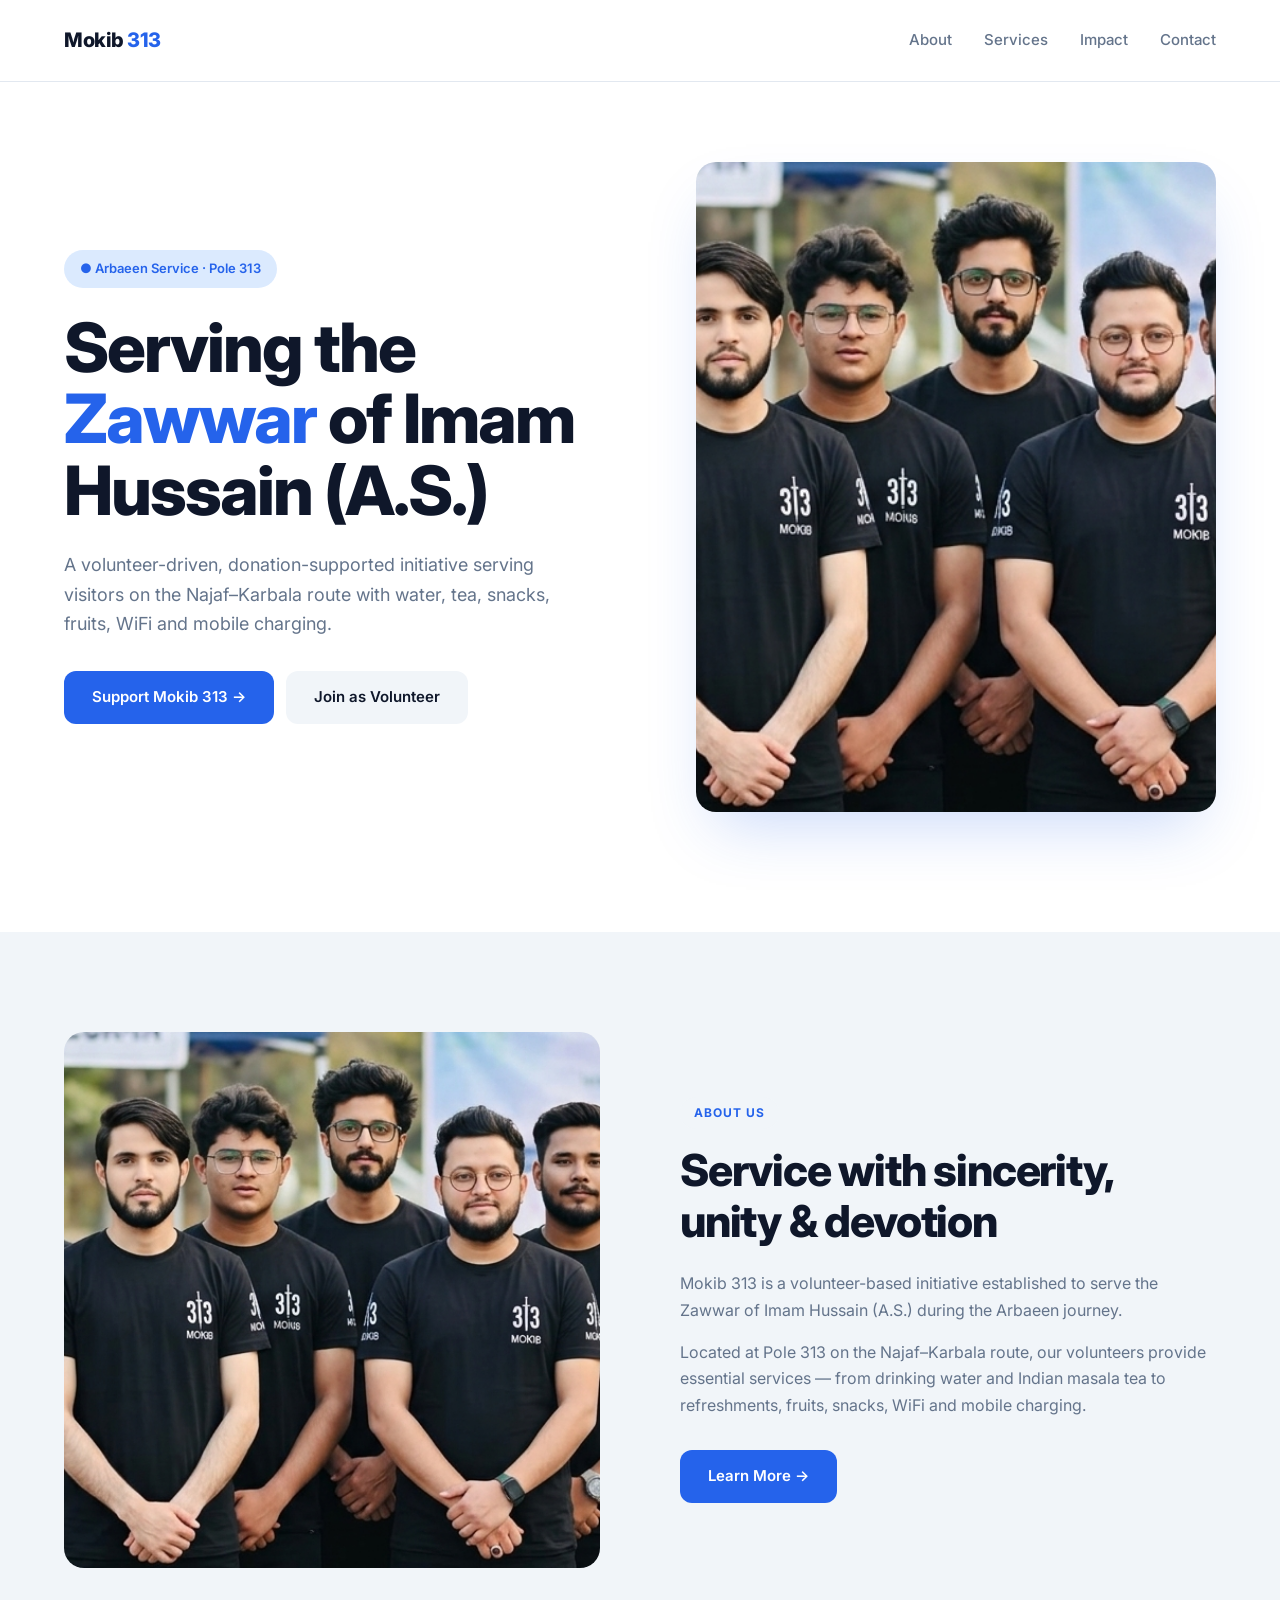
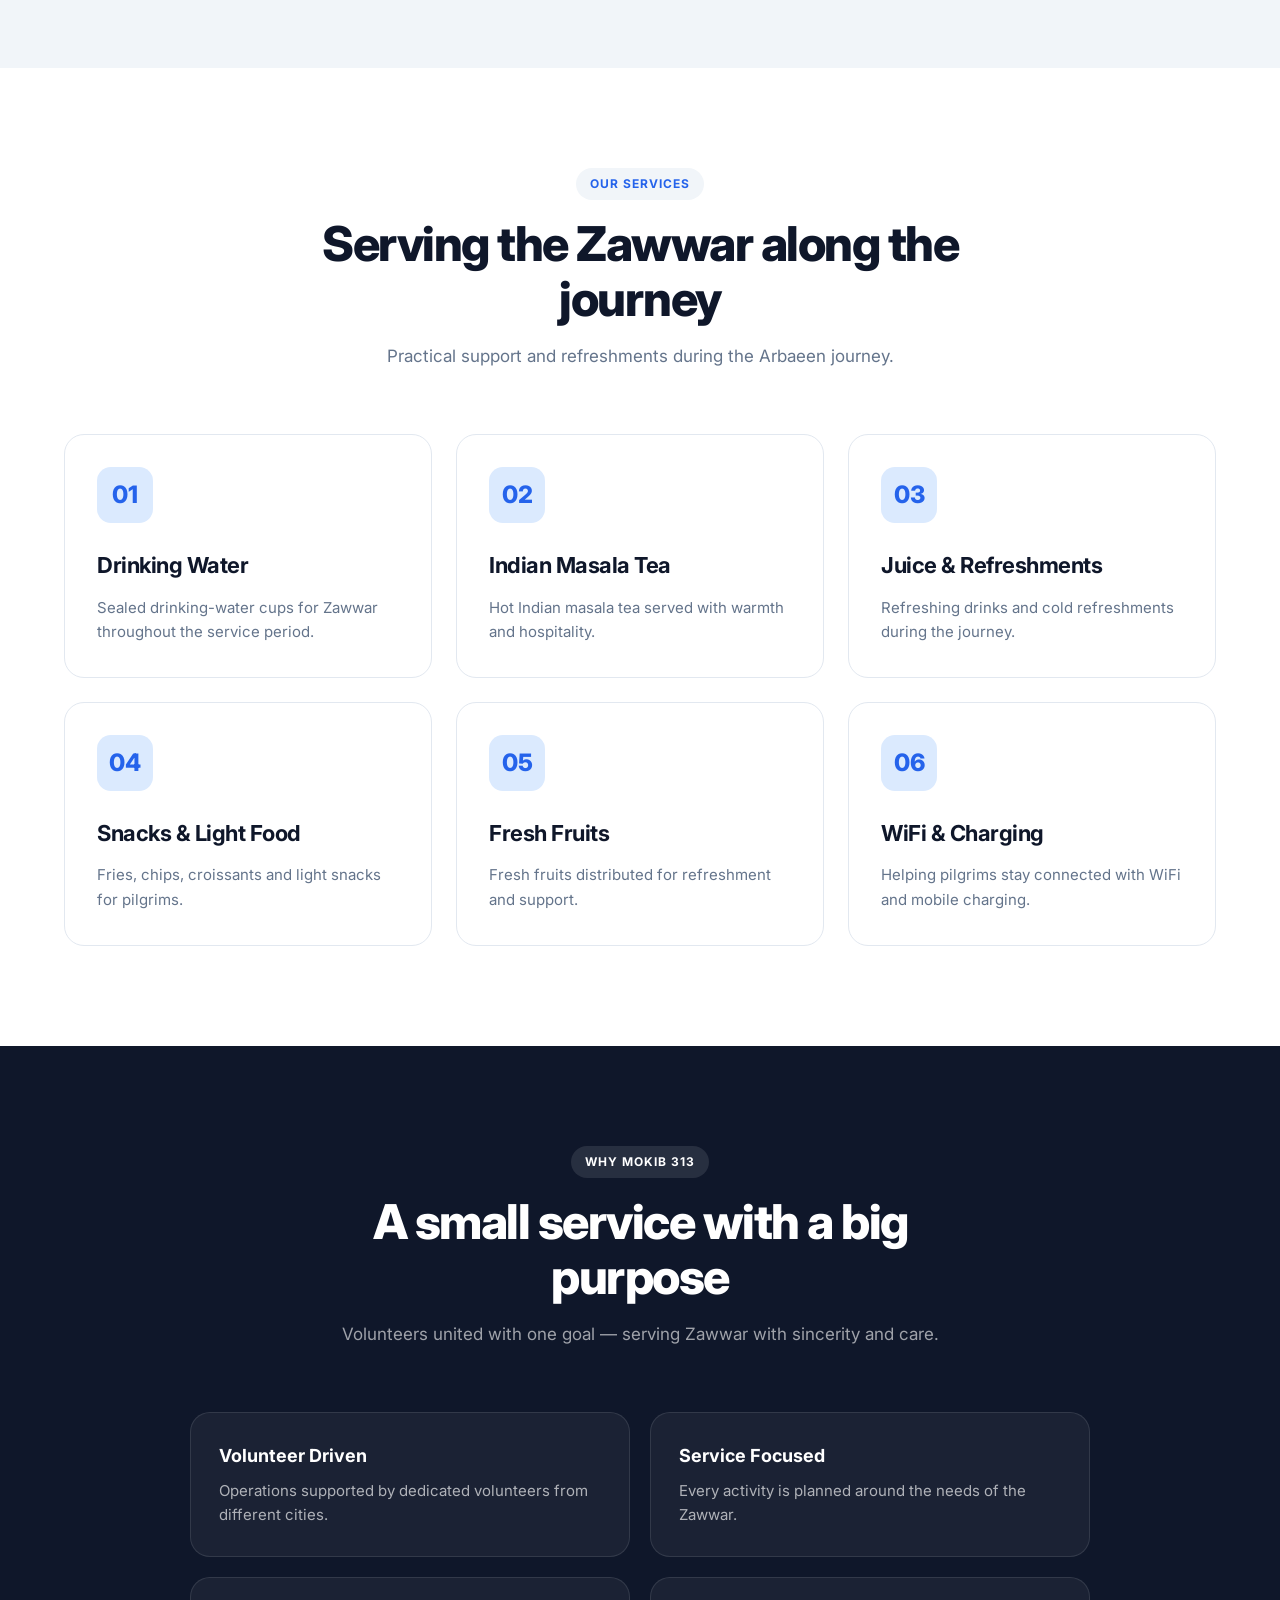
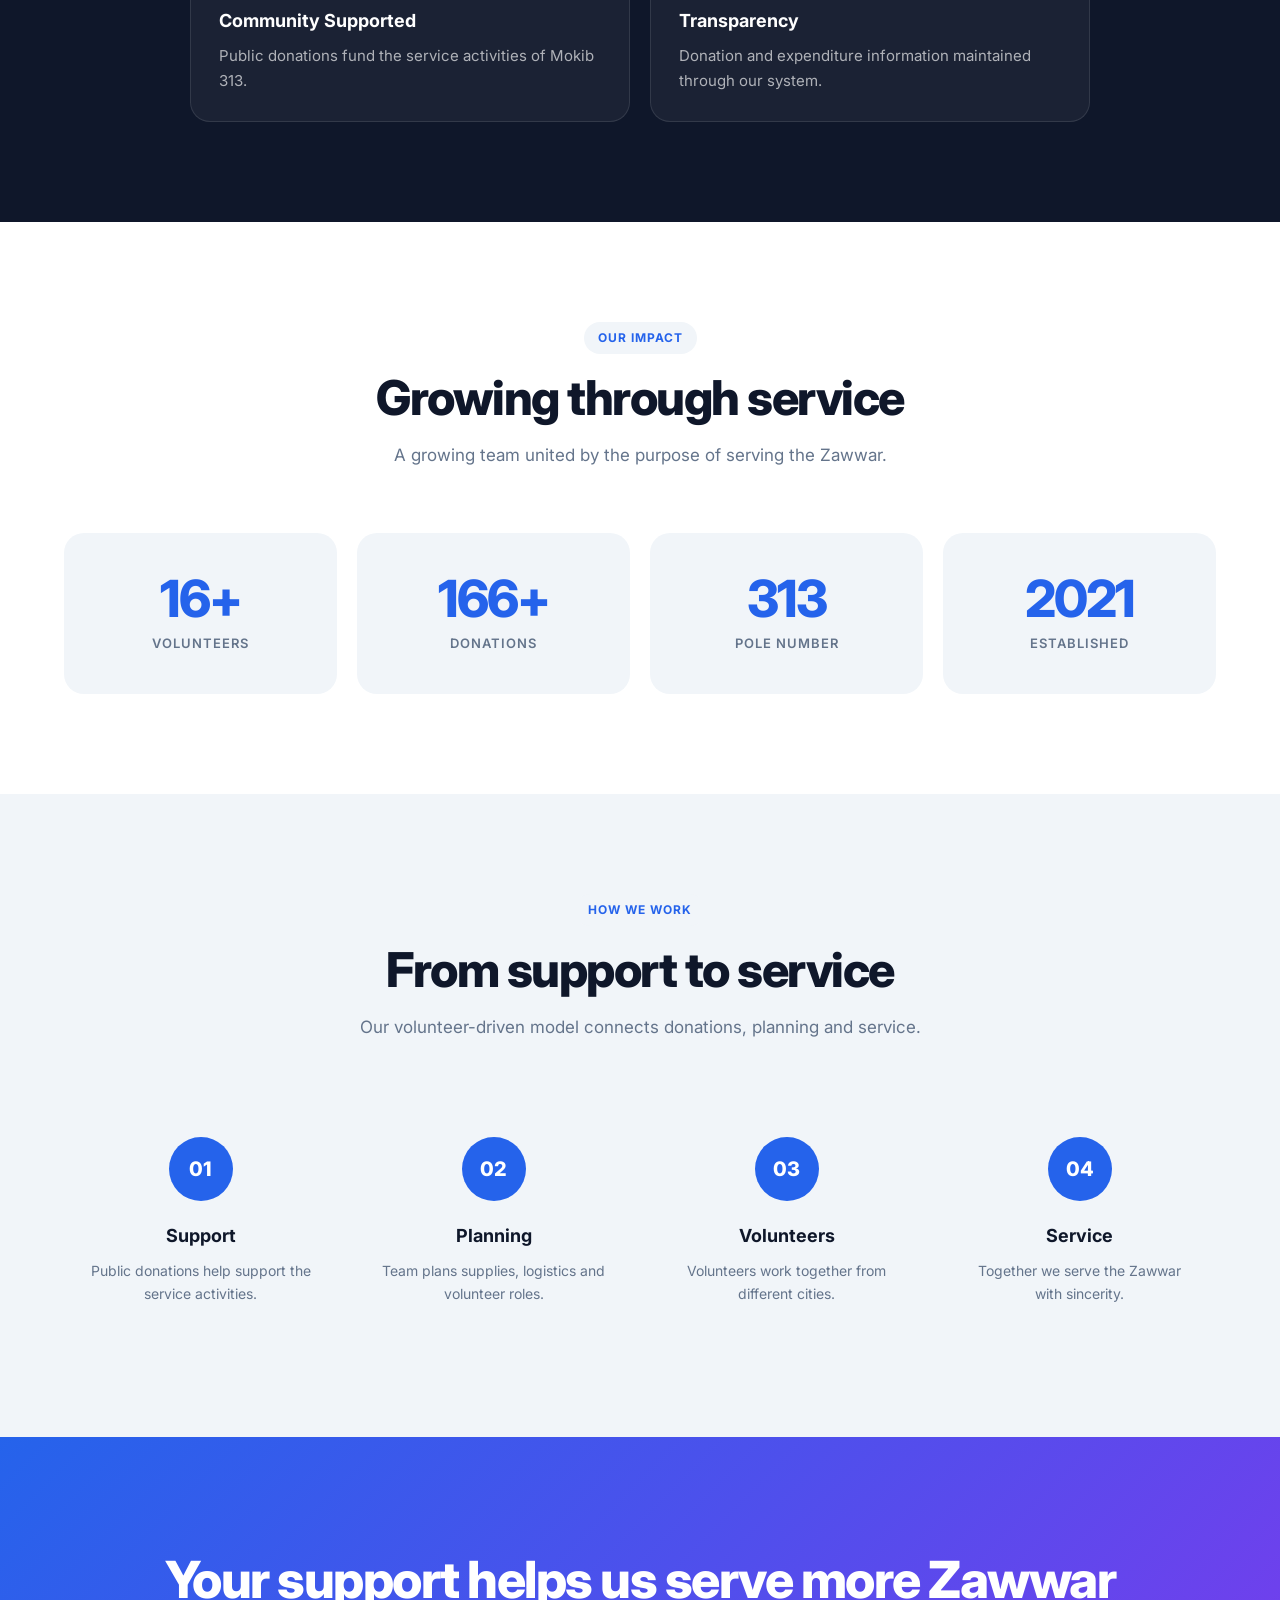
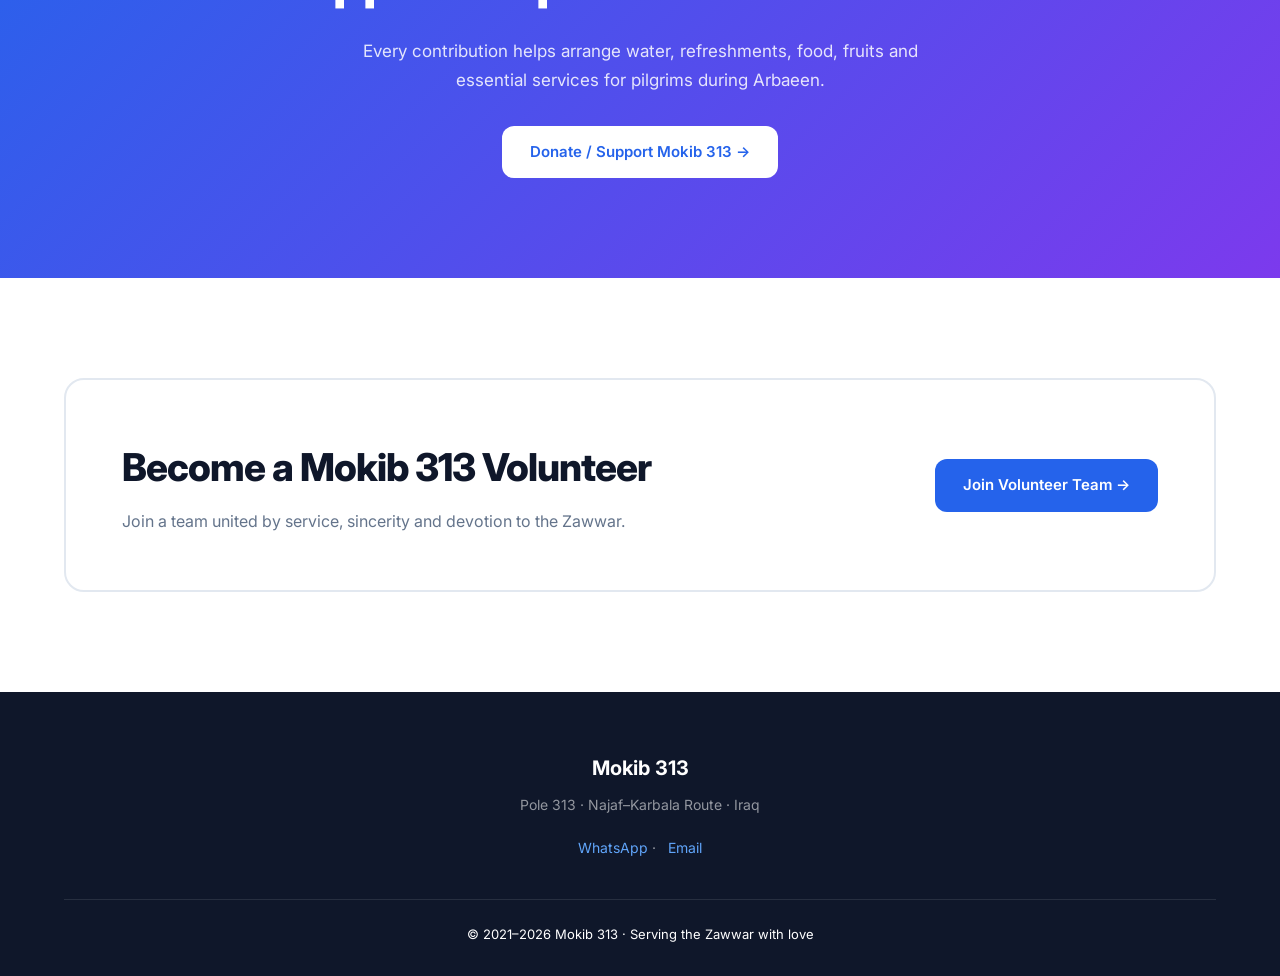
==== index.html @ 0dc74a7f "Add files via upload Add homepage and images with modern opposite design" ====
<!DOCTYPE html>
<html lang="en">
<head>
<meta charset="UTF-8">
<meta name="viewport" content="width=device-width, initial-scale=1.0">
<title>Mokib 313 | Modern Arbaeen Service</title>
<link href="https://fonts.googleapis.com/css2?family=Inter:wght@400;500;600;700;800&display=swap" rel="stylesheet">
<style>
* { margin: 0; padding: 0; box-sizing: border-box; }

:root {
  --bg: #ffffff;
  --bg-soft: #f1f5f9;
  --bg-dark: #0f172a;
  --ink: #0f172a;
  --ink-soft: #64748b;
  --accent: #2563eb;
  --accent-soft: #dbeafe;
  --accent-hover: #1d4ed8;
  --border: #e2e8f0;
  --radius: 20px;
}

body {
  font-family: 'Inter', -apple-system, sans-serif;
  color: var(--ink);
  background: var(--bg);
  line-height: 1.65;
  -webkit-font-smoothing: antialiased;
}

.container { max-width: 1200px; margin: 0 auto; padding: 0 24px; }
section { padding: 100px 0; }

/* NAV */
.nav {
  padding: 24px 0;
  border-bottom: 1px solid var(--border);
  position: sticky;
  top: 0;
  background: rgba(255,255,255,0.95);
  backdrop-filter: blur(10px);
  z-index: 100;
}
.nav-inner { display: flex; justify-content: space-between; align-items: center; }
.logo { font-size: 20px; font-weight: 800; color: var(--ink); letter-spacing: -0.5px; }
.logo span { color: var(--accent); }
.nav-links { display: flex; gap: 32px; }
.nav-links a { color: var(--ink-soft); text-decoration: none; font-size: 15px; font-weight: 500; transition: color 0.2s; }
.nav-links a:hover { color: var(--accent); }

/* HERO — split screen, light */
.hero { padding: 80px 0 120px; }
.hero-grid {
  display: grid;
  grid-template-columns: 1.1fr 1fr;
  gap: 60px;
  align-items: center;
}
.badge {
  display: inline-block;
  padding: 8px 16px;
  background: var(--accent-soft);
  color: var(--accent);
  border-radius: 100px;
  font-size: 13px;
  font-weight: 600;
  margin-bottom: 24px;
}
.hero h1 {
  font-size: clamp(40px, 5.5vw, 68px);
  line-height: 1.05;
  font-weight: 800;
  letter-spacing: -2px;
  margin-bottom: 24px;
}
.hero h1 em {
  color: var(--accent);
  font-style: normal;
}
.hero p {
  font-size: 18px;
  color: var(--ink-soft);
  margin-bottom: 32px;
  max-width: 520px;
}
.hero-buttons { display: flex; gap: 12px; flex-wrap: wrap; }
.btn {
  display: inline-flex;
  align-items: center;
  padding: 14px 28px;
  border-radius: 12px;
  font-weight: 600;
  font-size: 15px;
  text-decoration: none;
  transition: all 0.2s;
}
.btn-primary { background: var(--accent); color: #fff; }
.btn-primary:hover { background: var(--accent-hover); transform: translateY(-2px); }
.btn-secondary { background: var(--bg-soft); color: var(--ink); }
.btn-secondary:hover { background: var(--border); }
.hero-visual {
  border-radius: var(--radius);
  overflow: hidden;
  aspect-ratio: 4/5;
  background: url('images/banner.png') center/cover;
  box-shadow: 0 30px 60px -20px rgba(37, 99, 235, 0.25);
}

/* SECTION TITLES */
.section-head { text-align: center; max-width: 700px; margin: 0 auto 64px; }
.section-tag {
  display: inline-block;
  padding: 6px 14px;
  background: var(--bg-soft);
  color: var(--accent);
  border-radius: 100px;
  font-size: 12px;
  font-weight: 700;
  letter-spacing: 1px;
  text-transform: uppercase;
  margin-bottom: 16px;
}
.section-head h2 {
  font-size: clamp(32px, 4vw, 48px);
  font-weight: 800;
  letter-spacing: -1.5px;
  line-height: 1.15;
  margin-bottom: 16px;
}
.section-head p { color: var(--ink-soft); font-size: 17px; }

/* ABOUT */
.about { background: var(--bg-soft); }
.about-grid {
  display: grid;
  grid-template-columns: 1fr 1fr;
  gap: 80px;
  align-items: center;
}
.about-img {
  border-radius: var(--radius);
  aspect-ratio: 1/1;
  background: url('images/banner.png') center/cover;
}
.about-content h2 {
  font-size: clamp(32px, 3.5vw, 44px);
  font-weight: 800;
  letter-spacing: -1.2px;
  line-height: 1.15;
  margin-bottom: 24px;
}
.about-content p { color: var(--ink-soft); margin-bottom: 16px; }
.about-content .btn { margin-top: 16px; }

/* SERVICES — white cards on light bg */
.services-grid {
  display: grid;
  grid-template-columns: repeat(3, 1fr);
  gap: 24px;
}
.service-card {
  background: var(--bg);
  border: 1px solid var(--border);
  border-radius: var(--radius);
  padding: 32px;
  transition: all 0.3s;
  position: relative;
  overflow: hidden;
}
.service-card:hover {
  border-color: var(--accent);
  transform: translateY(-6px);
  box-shadow: 0 20px 40px -15px rgba(37, 99, 235, 0.2);
}
.service-icon {
  width: 56px;
  height: 56px;
  border-radius: 14px;
  background: var(--accent-soft);
  color: var(--accent);
  display: flex;
  align-items: center;
  justify-content: center;
  font-size: 24px;
  font-weight: 800;
  margin-bottom: 24px;
}
.service-card h3 {
  font-size: 22px;
  font-weight: 700;
  margin-bottom: 12px;
  letter-spacing: -0.5px;
}
.service-card p { color: var(--ink-soft); font-size: 15px; }

/* WHY — dark section with light cards */
.why { background: var(--bg-dark); color: #fff; }
.why h2, .why .section-tag { color: #fff; }
.why .section-tag { background: rgba(255,255,255,0.1); }
.why .section-head p { color: rgba(255,255,255,0.6); }
.why-grid {
  display: grid;
  grid-template-columns: repeat(2, 1fr);
  gap: 20px;
  max-width: 900px;
  margin: 0 auto;
}
.why-card {
  padding: 28px;
  background: rgba(255,255,255,0.05);
  border: 1px solid rgba(255,255,255,0.1);
  border-radius: var(--radius);
}
.why-card h3 { font-size: 18px; font-weight: 700; margin-bottom: 8px; }
.why-card p { color: rgba(255,255,255,0.65); font-size: 15px; }

/* STATS — big number cards */
.stats-grid {
  display: grid;
  grid-template-columns: repeat(4, 1fr);
  gap: 20px;
}
.stat-card {
  padding: 40px 24px;
  text-align: center;
  border-radius: var(--radius);
  background: var(--bg-soft);
  transition: all 0.3s;
}
.stat-card:hover { background: var(--accent-soft); }
.stat-num {
  font-size: clamp(36px, 4vw, 52px);
  font-weight: 800;
  color: var(--accent);
  letter-spacing: -2px;
  line-height: 1;
  margin-bottom: 8px;
}
.stat-label {
  font-size: 13px;
  font-weight: 600;
  color: var(--ink-soft);
  text-transform: uppercase;
  letter-spacing: 1px;
}

/* PROCESS */
.process { background: var(--bg-soft); }
.process-grid {
  display: grid;
  grid-template-columns: repeat(4, 1fr);
  gap: 20px;
}
.step {
  text-align: center;
  padding: 32px 20px;
}
.step-num {
  width: 64px; height: 64px;
  background: var(--accent);
  color: #fff;
  border-radius: 50%;
  display: flex;
  align-items: center;
  justify-content: center;
  font-weight: 800;
  font-size: 20px;
  margin: 0 auto 20px;
}
.step h3 { font-size: 18px; font-weight: 700; margin-bottom: 8px; }
.step p { color: var(--ink-soft); font-size: 14px; }

/* DONATE CTA */
.donate {
  background: linear-gradient(135deg, #2563eb, #7c3aed);
  color: #fff;
  text-align: center;
  padding: 100px 24px;
  border-radius: 0;
}
.donate h2 {
  font-size: clamp(32px, 4vw, 52px);
  font-weight: 800;
  letter-spacing: -1.5px;
  margin-bottom: 16px;
}
.donate p {
  max-width: 600px;
  margin: 0 auto 32px;
  color: rgba(255,255,255,0.85);
  font-size: 17px;
}
.donate .btn-primary {
  background: #fff;
  color: var(--accent);
}
.donate .btn-primary:hover { background: #f0f0f0; color: var(--accent); }

/* VOLUNTEER */
.volunteer-box {
  background: var(--bg);
  border: 2px solid var(--border);
  border-radius: var(--radius);
  padding: 56px;
  display: grid;
  grid-template-columns: 1fr auto;
  gap: 32px;
  align-items: center;
}
.volunteer-box h2 { font-size: clamp(28px, 3vw, 40px); font-weight: 800; letter-spacing: -1px; margin-bottom: 8px; }
.volunteer-box p { color: var(--ink-soft); }

/* FOOTER */
footer {
  background: var(--bg-dark);
  color: #fff;
  padding: 60px 0 30px;
  text-align: center;
}
footer h3 { font-size: 20px; margin-bottom: 8px; }
footer p { color: rgba(255,255,255,0.55); font-size: 14px; }
footer .copy { margin-top: 40px; padding-top: 24px; border-top: 1px solid rgba(255,255,255,0.1); font-size: 13px; }

/* RESPONSIVE */
@media (max-width: 900px) {
  section { padding: 70px 0; }
  .hero-grid, .about-grid { grid-template-columns: 1fr; gap: 40px; }
  .hero-visual { aspect-ratio: 16/10; }
  .services-grid { grid-template-columns: repeat(2, 1fr); }
  .stats-grid { grid-template-columns: repeat(2, 1fr); }
  .process-grid { grid-template-columns: repeat(2, 1fr); }
  .why-grid { grid-template-columns: 1fr; }
  .volunteer-box { grid-template-columns: 1fr; text-align: center; padding: 40px 24px; }
  .nav-links { display: none; }
}
@media (max-width: 600px) {
  .services-grid, .stats-grid, .process-grid { grid-template-columns: 1fr; }
  .hero h1 { letter-spacing: -1px; }
}
</style>
</head>
<body>

<!-- NAV -->
<nav class="nav">
  <div class="container nav-inner">
    <div class="logo">Mokib <span>313</span></div>
    <div class="nav-links">
      <a href="#about">About</a>
      <a href="#services">Services</a>
      <a href="#stats">Impact</a>
      <a href="#contact">Contact</a>
    </div>
  </div>
</nav>

<!-- HERO -->
<section class="hero">
  <div class="container hero-grid">
    <div>
      <span class="badge">● Arbaeen Service · Pole 313</span>
      <h1>Serving the <em>Zawwar</em> of Imam Hussain (A.S.)</h1>
      <p>A volunteer-driven, donation-supported initiative serving visitors on the Najaf–Karbala route with water, tea, snacks, fruits, WiFi and mobile charging.</p>
      <div class="hero-buttons">
        <a href="/donate/" class="btn btn-primary">Support Mokib 313 →</a>
        <a href="https://chat.whatsapp.com/KvwkDYS3rE36P1GYRbOz0t" class="btn btn-secondary" target="_blank">Join as Volunteer</a>
      </div>
    </div>
    <div class="hero-visual"></div>
  </div>
</section>

<!-- ABOUT -->
<section class="about" id="about">
  <div class="container about-grid">
    <div class="about-img"></div>
    <div class="about-content">
      <span class="section-tag">About Us</span>
      <h2>Service with sincerity, unity &amp; devotion</h2>
      <p>Mokib 313 is a volunteer-based initiative established to serve the Zawwar of Imam Hussain (A.S.) during the Arbaeen journey.</p>
      <p>Located at Pole 313 on the Najaf–Karbala route, our volunteers provide essential services — from drinking water and Indian masala tea to refreshments, fruits, snacks, WiFi and mobile charging.</p>
      <a href="/about/" class="btn btn-primary">Learn More →</a>
    </div>
  </div>
</section>

<!-- SERVICES -->
<section id="services">
  <div class="container">
    <div class="section-head">
      <span class="section-tag">Our Services</span>
      <h2>Serving the Zawwar along the journey</h2>
      <p>Practical support and refreshments during the Arbaeen journey.</p>
    </div>
    <div class="services-grid">
      <div class="service-card">
        <div class="service-icon">01</div>
        <h3>Drinking Water</h3>
        <p>Sealed drinking-water cups for Zawwar throughout the service period.</p>
      </div>
      <div class="service-card">
        <div class="service-icon">02</div>
        <h3>Indian Masala Tea</h3>
        <p>Hot Indian masala tea served with warmth and hospitality.</p>
      </div>
      <div class="service-card">
        <div class="service-icon">03</div>
        <h3>Juice &amp; Refreshments</h3>
        <p>Refreshing drinks and cold refreshments during the journey.</p>
      </div>
      <div class="service-card">
        <div class="service-icon">04</div>
        <h3>Snacks &amp; Light Food</h3>
        <p>Fries, chips, croissants and light snacks for pilgrims.</p>
      </div>
      <div class="service-card">
        <div class="service-icon">05</div>
        <h3>Fresh Fruits</h3>
        <p>Fresh fruits distributed for refreshment and support.</p>
      </div>
      <div class="service-card">
        <div class="service-icon">06</div>
        <h3>WiFi &amp; Charging</h3>
        <p>Helping pilgrims stay connected with WiFi and mobile charging.</p>
      </div>
    </div>
  </div>
</section>

<!-- WHY -->
<section class="why">
  <div class="container">
    <div class="section-head">
      <span class="section-tag">Why Mokib 313</span>
      <h2>A small service with a big purpose</h2>
      <p>Volunteers united with one goal — serving Zawwar with sincerity and care.</p>
    </div>
    <div class="why-grid">
      <div class="why-card">
        <h3>Volunteer Driven</h3>
        <p>Operations supported by dedicated volunteers from different cities.</p>
      </div>
      <div class="why-card">
        <h3>Service Focused</h3>
        <p>Every activity is planned around the needs of the Zawwar.</p>
      </div>
      <div class="why-card">
        <h3>Community Supported</h3>
        <p>Public donations fund the service activities of Mokib 313.</p>
      </div>
      <div class="why-card">
        <h3>Transparency</h3>
        <p>Donation and expenditure information maintained through our system.</p>
      </div>
    </div>
  </div>
</section>

<!-- STATS -->
<section id="stats">
  <div class="container">
    <div class="section-head">
      <span class="section-tag">Our Impact</span>
      <h2>Growing through service</h2>
      <p>A growing team united by the purpose of serving the Zawwar.</p>
    </div>
    <div class="stats-grid">
      <div class="stat-card"><div class="stat-num">16+</div><div class="stat-label">Volunteers</div></div>
      <div class="stat-card"><div class="stat-num">166+</div><div class="stat-label">Donations</div></div>
      <div class="stat-card"><div class="stat-num">313</div><div class="stat-label">Pole Number</div></div>
      <div class="stat-card"><div class="stat-num">2021</div><div class="stat-label">Established</div></div>
    </div>
  </div>
</section>

<!-- PROCESS -->
<section class="process">
  <div class="container">
    <div class="section-head">
      <span class="section-tag">How We Work</span>
      <h2>From support to service</h2>
      <p>Our volunteer-driven model connects donations, planning and service.</p>
    </div>
    <div class="process-grid">
      <div class="step"><div class="step-num">01</div><h3>Support</h3><p>Public donations help support the service activities.</p></div>
      <div class="step"><div class="step-num">02</div><h3>Planning</h3><p>Team plans supplies, logistics and volunteer roles.</p></div>
      <div class="step"><div class="step-num">03</div><h3>Volunteers</h3><p>Volunteers work together from different cities.</p></div>
      <div class="step"><div class="step-num">04</div><h3>Service</h3><p>Together we serve the Zawwar with sincerity.</p></div>
    </div>
  </div>
</section>

<!-- DONATE -->
<section class="donate" id="donate">
  <h2>Your support helps us serve more Zawwar</h2>
  <p>Every contribution helps arrange water, refreshments, food, fruits and essential services for pilgrims during Arbaeen.</p>
  <a href="https://wa.me/96567684580" class="btn btn-primary" target="_blank">Donate / Support Mokib 313 →</a>
</section>

<!-- VOLUNTEER -->
<section>
  <div class="container">
    <div class="volunteer-box">
      <div>
        <h2>Become a Mokib 313 Volunteer</h2>
        <p>Join a team united by service, sincerity and devotion to the Zawwar.</p>
      </div>
      <div>
        <a href="https://chat.whatsapp.com/KvwkDYS3rE36P1GYRbOz0t" class="btn btn-primary" target="_blank">Join Volunteer Team →</a>
      </div>
    </div>
  </div>
</section>

<!-- FOOTER -->
<footer id="contact">
  <div class="container">
    <h3>Mokib 313</h3>
    <p>Pole 313 · Najaf–Karbala Route · Iraq</p>
    <p style="margin-top:20px">
      <a href="https://wa.me/96567684580" style="color:#60a5fa;text-decoration:none">WhatsApp</a> ·
      <a href="mailto:info@mokib313.com" style="color:#60a5fa;text-decoration:none;margin-left:8px">Email</a>
    </p>
    <div class="copy">© 2021–2026 Mokib 313 · Serving the Zawwar with love</div>
  </div>
</footer>

</body>
</html>
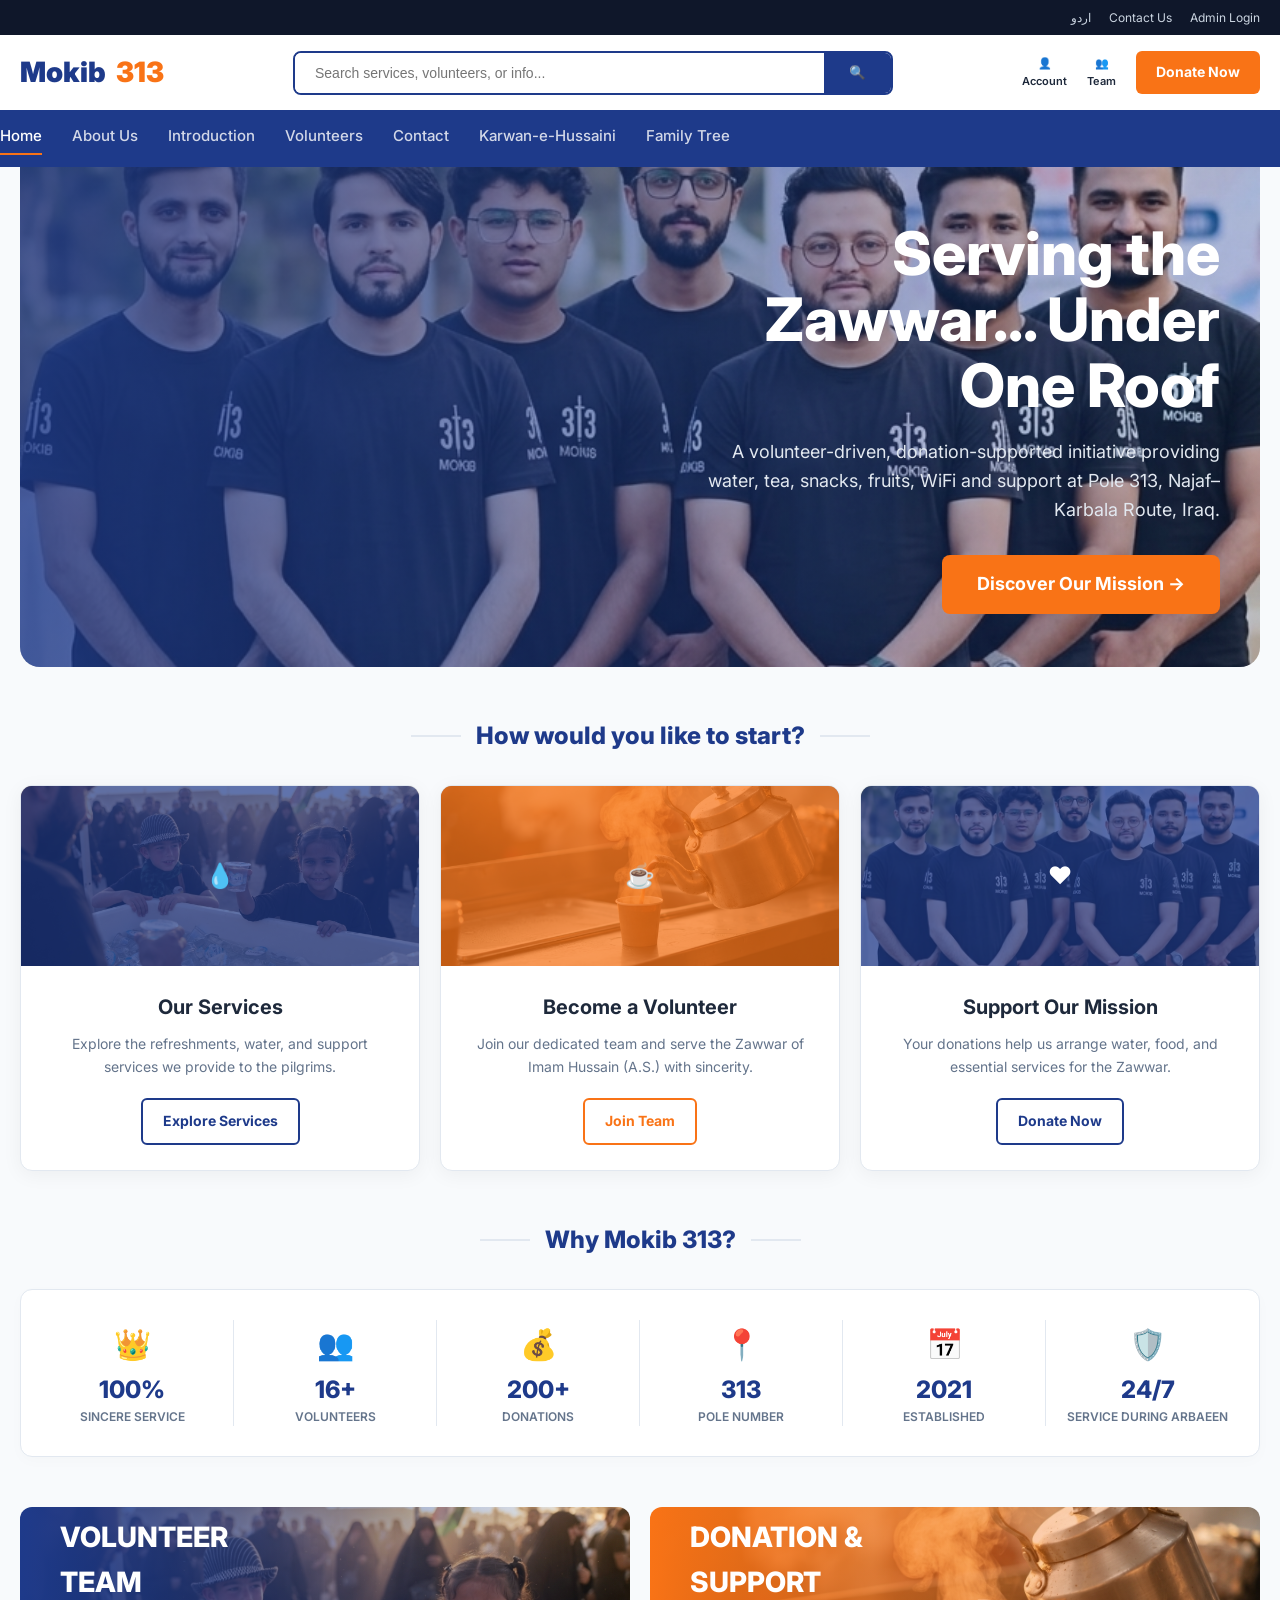
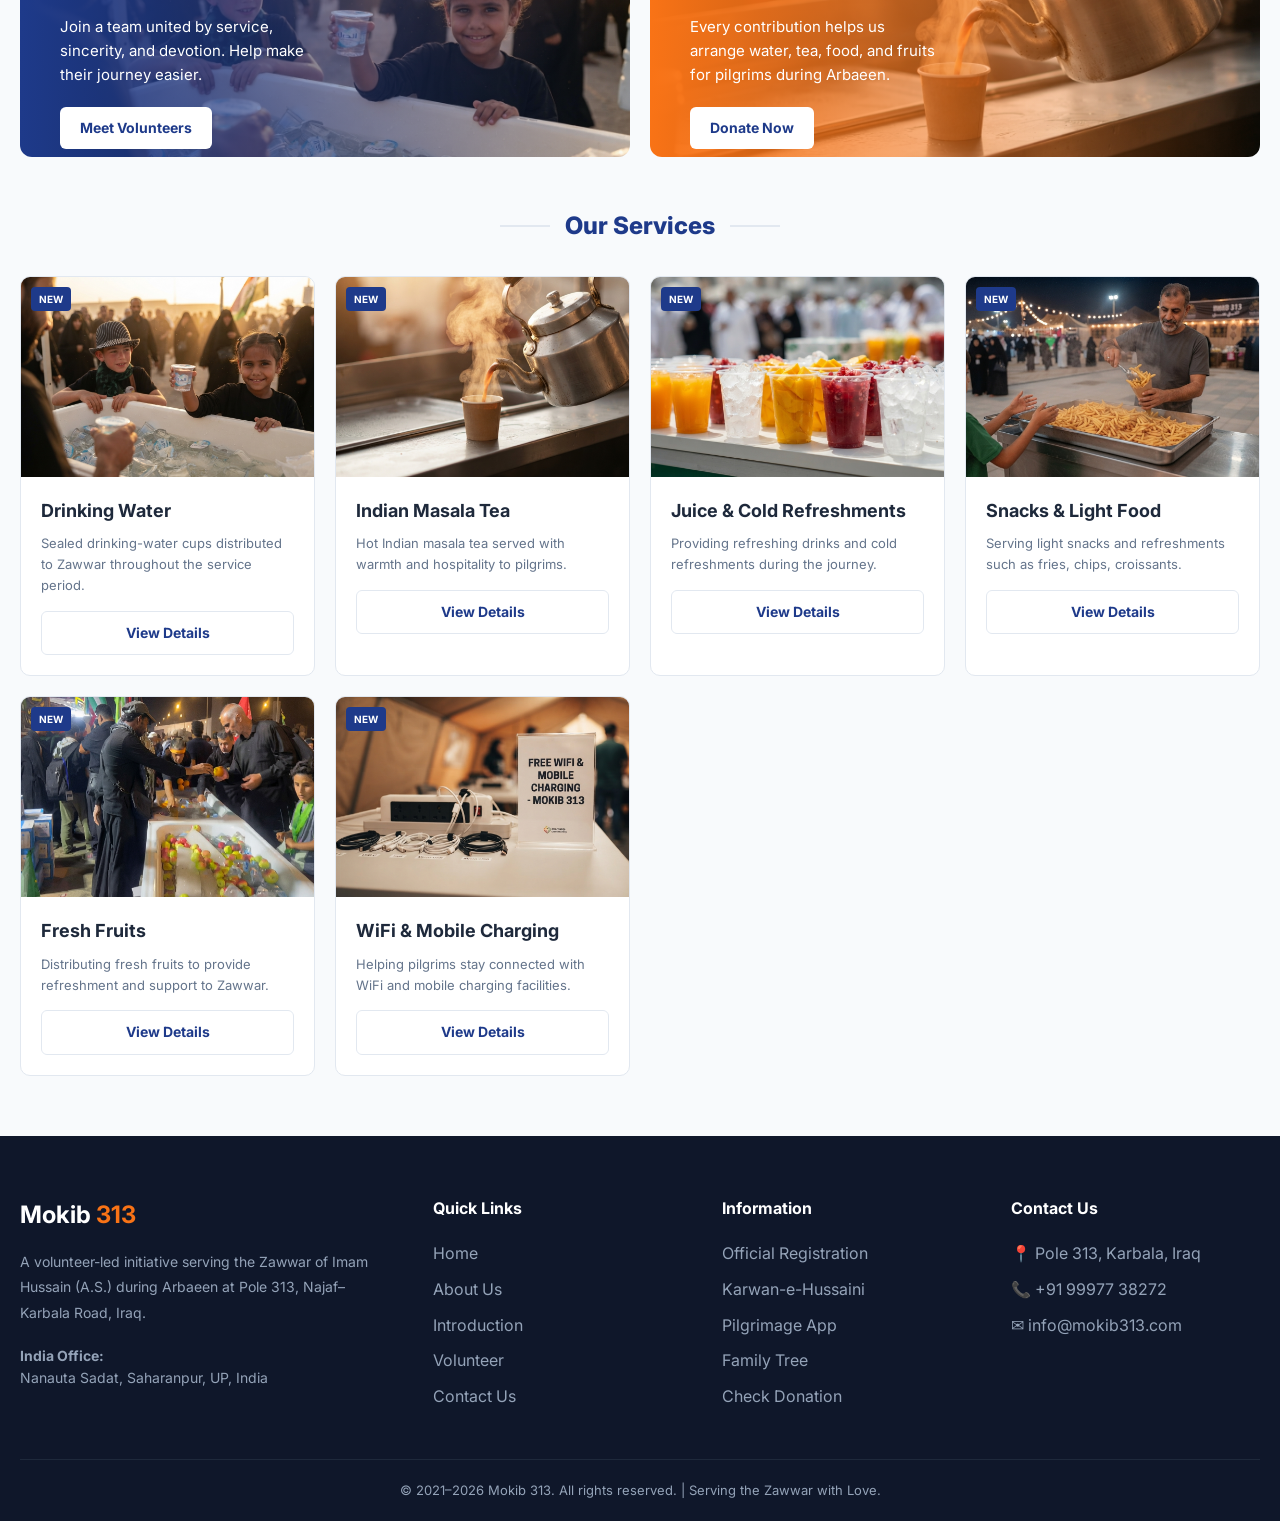
==== commit a42b259d: "Add files via upload" ====
--- a/index.html
+++ b/index.html
@@ -3,526 +3,269 @@
 <head>
 <meta charset="UTF-8">
 <meta name="viewport" content="width=device-width, initial-scale=1.0">
-<title>Mokib 313 | Modern Arbaeen Service</title>
-<link href="https://fonts.googleapis.com/css2?family=Inter:wght@400;500;600;700;800&display=swap" rel="stylesheet">
-<style>
-* { margin: 0; padding: 0; box-sizing: border-box; }
-
-:root {
-  --bg: #ffffff;
-  --bg-soft: #f1f5f9;
-  --bg-dark: #0f172a;
-  --ink: #0f172a;
-  --ink-soft: #64748b;
-  --accent: #2563eb;
-  --accent-soft: #dbeafe;
-  --accent-hover: #1d4ed8;
-  --border: #e2e8f0;
-  --radius: 20px;
-}
-
-body {
-  font-family: 'Inter', -apple-system, sans-serif;
-  color: var(--ink);
-  background: var(--bg);
-  line-height: 1.65;
-  -webkit-font-smoothing: antialiased;
-}
-
-.container { max-width: 1200px; margin: 0 auto; padding: 0 24px; }
-section { padding: 100px 0; }
-
-/* NAV */
-.nav {
-  padding: 24px 0;
-  border-bottom: 1px solid var(--border);
-  position: sticky;
-  top: 0;
-  background: rgba(255,255,255,0.95);
-  backdrop-filter: blur(10px);
-  z-index: 100;
-}
-.nav-inner { display: flex; justify-content: space-between; align-items: center; }
-.logo { font-size: 20px; font-weight: 800; color: var(--ink); letter-spacing: -0.5px; }
-.logo span { color: var(--accent); }
-.nav-links { display: flex; gap: 32px; }
-.nav-links a { color: var(--ink-soft); text-decoration: none; font-size: 15px; font-weight: 500; transition: color 0.2s; }
-.nav-links a:hover { color: var(--accent); }
-
-/* HERO — split screen, light */
-.hero { padding: 80px 0 120px; }
-.hero-grid {
-  display: grid;
-  grid-template-columns: 1.1fr 1fr;
-  gap: 60px;
-  align-items: center;
-}
-.badge {
-  display: inline-block;
-  padding: 8px 16px;
-  background: var(--accent-soft);
-  color: var(--accent);
-  border-radius: 100px;
-  font-size: 13px;
-  font-weight: 600;
-  margin-bottom: 24px;
-}
-.hero h1 {
-  font-size: clamp(40px, 5.5vw, 68px);
-  line-height: 1.05;
-  font-weight: 800;
-  letter-spacing: -2px;
-  margin-bottom: 24px;
-}
-.hero h1 em {
-  color: var(--accent);
-  font-style: normal;
-}
-.hero p {
-  font-size: 18px;
-  color: var(--ink-soft);
-  margin-bottom: 32px;
-  max-width: 520px;
-}
-.hero-buttons { display: flex; gap: 12px; flex-wrap: wrap; }
-.btn {
-  display: inline-flex;
-  align-items: center;
-  padding: 14px 28px;
-  border-radius: 12px;
-  font-weight: 600;
-  font-size: 15px;
-  text-decoration: none;
-  transition: all 0.2s;
-}
-.btn-primary { background: var(--accent); color: #fff; }
-.btn-primary:hover { background: var(--accent-hover); transform: translateY(-2px); }
-.btn-secondary { background: var(--bg-soft); color: var(--ink); }
-.btn-secondary:hover { background: var(--border); }
-.hero-visual {
-  border-radius: var(--radius);
-  overflow: hidden;
-  aspect-ratio: 4/5;
-  background: url('images/banner.png') center/cover;
-  box-shadow: 0 30px 60px -20px rgba(37, 99, 235, 0.25);
-}
-
-/* SECTION TITLES */
-.section-head { text-align: center; max-width: 700px; margin: 0 auto 64px; }
-.section-tag {
-  display: inline-block;
-  padding: 6px 14px;
-  background: var(--bg-soft);
-  color: var(--accent);
-  border-radius: 100px;
-  font-size: 12px;
-  font-weight: 700;
-  letter-spacing: 1px;
-  text-transform: uppercase;
-  margin-bottom: 16px;
-}
-.section-head h2 {
-  font-size: clamp(32px, 4vw, 48px);
-  font-weight: 800;
-  letter-spacing: -1.5px;
-  line-height: 1.15;
-  margin-bottom: 16px;
-}
-.section-head p { color: var(--ink-soft); font-size: 17px; }
-
-/* ABOUT */
-.about { background: var(--bg-soft); }
-.about-grid {
-  display: grid;
-  grid-template-columns: 1fr 1fr;
-  gap: 80px;
-  align-items: center;
-}
-.about-img {
-  border-radius: var(--radius);
-  aspect-ratio: 1/1;
-  background: url('images/banner.png') center/cover;
-}
-.about-content h2 {
-  font-size: clamp(32px, 3.5vw, 44px);
-  font-weight: 800;
-  letter-spacing: -1.2px;
-  line-height: 1.15;
-  margin-bottom: 24px;
-}
-.about-content p { color: var(--ink-soft); margin-bottom: 16px; }
-.about-content .btn { margin-top: 16px; }
-
-/* SERVICES — white cards on light bg */
-.services-grid {
-  display: grid;
-  grid-template-columns: repeat(3, 1fr);
-  gap: 24px;
-}
-.service-card {
-  background: var(--bg);
-  border: 1px solid var(--border);
-  border-radius: var(--radius);
-  padding: 32px;
-  transition: all 0.3s;
-  position: relative;
-  overflow: hidden;
-}
-.service-card:hover {
-  border-color: var(--accent);
-  transform: translateY(-6px);
-  box-shadow: 0 20px 40px -15px rgba(37, 99, 235, 0.2);
-}
-.service-icon {
-  width: 56px;
-  height: 56px;
-  border-radius: 14px;
-  background: var(--accent-soft);
-  color: var(--accent);
-  display: flex;
-  align-items: center;
-  justify-content: center;
-  font-size: 24px;
-  font-weight: 800;
-  margin-bottom: 24px;
-}
-.service-card h3 {
-  font-size: 22px;
-  font-weight: 700;
-  margin-bottom: 12px;
-  letter-spacing: -0.5px;
-}
-.service-card p { color: var(--ink-soft); font-size: 15px; }
-
-/* WHY — dark section with light cards */
-.why { background: var(--bg-dark); color: #fff; }
-.why h2, .why .section-tag { color: #fff; }
-.why .section-tag { background: rgba(255,255,255,0.1); }
-.why .section-head p { color: rgba(255,255,255,0.6); }
-.why-grid {
-  display: grid;
-  grid-template-columns: repeat(2, 1fr);
-  gap: 20px;
-  max-width: 900px;
-  margin: 0 auto;
-}
-.why-card {
-  padding: 28px;
-  background: rgba(255,255,255,0.05);
-  border: 1px solid rgba(255,255,255,0.1);
-  border-radius: var(--radius);
-}
-.why-card h3 { font-size: 18px; font-weight: 700; margin-bottom: 8px; }
-.why-card p { color: rgba(255,255,255,0.65); font-size: 15px; }
-
-/* STATS — big number cards */
-.stats-grid {
-  display: grid;
-  grid-template-columns: repeat(4, 1fr);
-  gap: 20px;
-}
-.stat-card {
-  padding: 40px 24px;
-  text-align: center;
-  border-radius: var(--radius);
-  background: var(--bg-soft);
-  transition: all 0.3s;
-}
-.stat-card:hover { background: var(--accent-soft); }
-.stat-num {
-  font-size: clamp(36px, 4vw, 52px);
-  font-weight: 800;
-  color: var(--accent);
-  letter-spacing: -2px;
-  line-height: 1;
-  margin-bottom: 8px;
-}
-.stat-label {
-  font-size: 13px;
-  font-weight: 600;
-  color: var(--ink-soft);
-  text-transform: uppercase;
-  letter-spacing: 1px;
-}
-
-/* PROCESS */
-.process { background: var(--bg-soft); }
-.process-grid {
-  display: grid;
-  grid-template-columns: repeat(4, 1fr);
-  gap: 20px;
-}
-.step {
-  text-align: center;
-  padding: 32px 20px;
-}
-.step-num {
-  width: 64px; height: 64px;
-  background: var(--accent);
-  color: #fff;
-  border-radius: 50%;
-  display: flex;
-  align-items: center;
-  justify-content: center;
-  font-weight: 800;
-  font-size: 20px;
-  margin: 0 auto 20px;
-}
-.step h3 { font-size: 18px; font-weight: 700; margin-bottom: 8px; }
-.step p { color: var(--ink-soft); font-size: 14px; }
-
-/* DONATE CTA */
-.donate {
-  background: linear-gradient(135deg, #2563eb, #7c3aed);
-  color: #fff;
-  text-align: center;
-  padding: 100px 24px;
-  border-radius: 0;
-}
-.donate h2 {
-  font-size: clamp(32px, 4vw, 52px);
-  font-weight: 800;
-  letter-spacing: -1.5px;
-  margin-bottom: 16px;
-}
-.donate p {
-  max-width: 600px;
-  margin: 0 auto 32px;
-  color: rgba(255,255,255,0.85);
-  font-size: 17px;
-}
-.donate .btn-primary {
-  background: #fff;
-  color: var(--accent);
-}
-.donate .btn-primary:hover { background: #f0f0f0; color: var(--accent); }
-
-/* VOLUNTEER */
-.volunteer-box {
-  background: var(--bg);
-  border: 2px solid var(--border);
-  border-radius: var(--radius);
-  padding: 56px;
-  display: grid;
-  grid-template-columns: 1fr auto;
-  gap: 32px;
-  align-items: center;
-}
-.volunteer-box h2 { font-size: clamp(28px, 3vw, 40px); font-weight: 800; letter-spacing: -1px; margin-bottom: 8px; }
-.volunteer-box p { color: var(--ink-soft); }
-
-/* FOOTER */
-footer {
-  background: var(--bg-dark);
-  color: #fff;
-  padding: 60px 0 30px;
-  text-align: center;
-}
-footer h3 { font-size: 20px; margin-bottom: 8px; }
-footer p { color: rgba(255,255,255,0.55); font-size: 14px; }
-footer .copy { margin-top: 40px; padding-top: 24px; border-top: 1px solid rgba(255,255,255,0.1); font-size: 13px; }
-
-/* RESPONSIVE */
-@media (max-width: 900px) {
-  section { padding: 70px 0; }
-  .hero-grid, .about-grid { grid-template-columns: 1fr; gap: 40px; }
-  .hero-visual { aspect-ratio: 16/10; }
-  .services-grid { grid-template-columns: repeat(2, 1fr); }
-  .stats-grid { grid-template-columns: repeat(2, 1fr); }
-  .process-grid { grid-template-columns: repeat(2, 1fr); }
-  .why-grid { grid-template-columns: 1fr; }
-  .volunteer-box { grid-template-columns: 1fr; text-align: center; padding: 40px 24px; }
-  .nav-links { display: none; }
-}
-@media (max-width: 600px) {
-  .services-grid, .stats-grid, .process-grid { grid-template-columns: 1fr; }
-  .hero h1 { letter-spacing: -1px; }
-}
-</style>
+<title>Mokib 313 | Serving Zawwar of Imam Hussain (A.S.)</title>
+<link href="https://fonts.googleapis.com/css2?family=Inter:wght@400;500;600;700;800;900&display=swap" rel="stylesheet">
+<link rel="stylesheet" href="styles.css">
 </head>
 <body>
 
-<!-- NAV -->
-<nav class="nav">
+<!-- TOP BAR -->
+<div class="top-bar">
+  <div class="container">
+    <a href="?lang=ur">اردو</a>
+    <a href="contact.html">Contact Us</a>
+    <a href="https://mokib313.com/wp-admin" target="_blank">Admin Login</a>
+  </div>
+</div>
+
+<!-- MAIN HEADER -->
+<header class="main-header">
+  <div class="container header-inner">
+    <a href="index.html" class="logo">Mokib <span>313</span></a>
+    
+    <div class="search-bar">
+      <input type="text" placeholder="Search services, volunteers, or info...">
+      <button>🔍</button>
+    </div>
+
+    <div class="header-icons">
+      <a href="contact.html" style="display:flex;flex-direction:column;align-items:center;font-size:11px;">👤<span>Account</span></a>
+      <a href="volunteer.html" style="display:flex;flex-direction:column;align-items:center;font-size:11px;">👥<span>Team</span></a>
+      <a href="https://mokib313.com/donate/" class="btn-donate-top">Donate Now</a>
+    </div>
+  </div>
+</header>
+
+<!-- NAVIGATION -->
+<nav class="main-nav-bar">
   <div class="container nav-inner">
-    <div class="logo">Mokib <span>313</span></div>
-    <div class="nav-links">
-      <a href="#about">About</a>
-      <a href="#services">Services</a>
-      <a href="#stats">Impact</a>
-      <a href="#contact">Contact</a>
-    </div>
+    <a href="index.html" class="active">Home</a>
+    <a href="about.html">About Us</a>
+    <a href="intro.html">Introduction</a>
+    <a href="volunteer.html">Volunteers</a>
+    <a href="contact.html">Contact</a>
+    <a href="https://mokib313.com/karwan-e-hussaini/" target="_blank">Karwan-e-Hussaini</a>
+    <a href="https://mokib313.com/family-tree/" target="_blank">Family Tree</a>
   </div>
 </nav>
 
-<!-- HERO -->
-<section class="hero">
-  <div class="container hero-grid">
-    <div>
-      <span class="badge">● Arbaeen Service · Pole 313</span>
-      <h1>Serving the <em>Zawwar</em> of Imam Hussain (A.S.)</h1>
-      <p>A volunteer-driven, donation-supported initiative serving visitors on the Najaf–Karbala route with water, tea, snacks, fruits, WiFi and mobile charging.</p>
-      <div class="hero-buttons">
-        <a href="/donate/" class="btn btn-primary">Support Mokib 313 →</a>
-        <a href="https://chat.whatsapp.com/KvwkDYS3rE36P1GYRbOz0t" class="btn btn-secondary" target="_blank">Join as Volunteer</a>
-      </div>
-    </div>
-    <div class="hero-visual"></div>
-  </div>
-</section>
-
-<!-- ABOUT -->
-<section class="about" id="about">
-  <div class="container about-grid">
-    <div class="about-img"></div>
-    <div class="about-content">
-      <span class="section-tag">About Us</span>
-      <h2>Service with sincerity, unity &amp; devotion</h2>
-      <p>Mokib 313 is a volunteer-based initiative established to serve the Zawwar of Imam Hussain (A.S.) during the Arbaeen journey.</p>
-      <p>Located at Pole 313 on the Najaf–Karbala route, our volunteers provide essential services — from drinking water and Indian masala tea to refreshments, fruits, snacks, WiFi and mobile charging.</p>
-      <a href="/about/" class="btn btn-primary">Learn More →</a>
-    </div>
-  </div>
-</section>
-
-<!-- SERVICES -->
-<section id="services">
+<!-- HERO SECTION -->
+<section class="container">
+  <div class="hero">
+    <div class="hero-content">
+      <h1>Serving the Zawwar... Under One Roof</h1>
+      <p>A volunteer-driven, donation-supported initiative providing water, tea, snacks, fruits, WiFi and support at Pole 313, Najaf–Karbala Route, Iraq.</p>
+      <a href="about.html" class="btn-primary">Discover Our Mission →</a>
+    </div>
+  </div>
+</section>
+
+<!-- SECTION 1: 3 ACTION CARDS -->
+<section class="container">
+  <h2 class="section-title">How would you like to start?</h2>
+  <div class="action-cards">
+    
+    <div class="action-card">
+      <div class="action-card-img" style="background: url('images/water.jpeg') center/cover;">
+        <div style="background:rgba(30,58,138,0.7); width:100%; height:100%; display:flex; align-items:center; justify-content:center; font-size:24px;">💧</div>
+      </div>
+      <div class="action-card-body">
+        <h3>Our Services</h3>
+        <p>Explore the refreshments, water, and support services we provide to the pilgrims.</p>
+        <a href="#services" class="btn-outline">Explore Services</a>
+      </div>
+    </div>
+
+    <div class="action-card">
+      <div class="action-card-img" style="background: url('images/tea.jpeg') center/cover;">
+        <div style="background:rgba(249,115,22,0.7); width:100%; height:100%; display:flex; align-items:center; justify-content:center; font-size:24px;">☕</div>
+      </div>
+      <div class="action-card-body">
+        <h3>Become a Volunteer</h3>
+        <p>Join our dedicated team and serve the Zawwar of Imam Hussain (A.S.) with sincerity.</p>
+        <a href="volunteer.html" class="btn-outline" style="border-color:var(--accent); color:var(--accent);">Join Team</a>
+      </div>
+    </div>
+
+    <div class="action-card">
+      <div class="action-card-img" style="background: url('images/banner.png') center/cover;">
+        <div style="background:rgba(30,58,138,0.7); width:100%; height:100%; display:flex; align-items:center; justify-content:center; font-size:24px;">❤️</div>
+      </div>
+      <div class="action-card-body">
+        <h3>Support Our Mission</h3>
+        <p>Your donations help us arrange water, food, and essential services for the Zawwar.</p>
+        <a href="https://mokib313.com/donate/" class="btn-outline">Donate Now</a>
+      </div>
+    </div>
+
+  </div>
+</section>
+
+<!-- SECTION 2: STATS (Why Mokib) -->
+<section class="container">
+  <h2 class="section-title">Why Mokib 313?</h2>
+  <div class="stats-box">
+    <div class="stat-item">
+      <div class="stat-icon">👑</div>
+      <div class="stat-number">100%</div>
+      <div class="stat-label">Sincere Service</div>
+    </div>
+    <div class="stat-item">
+      <div class="stat-icon">👥</div>
+      <div class="stat-number">16+</div>
+      <div class="stat-label">Volunteers</div>
+    </div>
+    <div class="stat-item">
+      <div class="stat-icon">💰</div>
+      <div class="stat-number">200+</div>
+      <div class="stat-label">Donations</div>
+    </div>
+    <div class="stat-item">
+      <div class="stat-icon">📍</div>
+      <div class="stat-number">313</div>
+      <div class="stat-label">Pole Number</div>
+    </div>
+    <div class="stat-item">
+      <div class="stat-icon">📅</div>
+      <div class="stat-number">2021</div>
+      <div class="stat-label">Established</div>
+    </div>
+    <div class="stat-item">
+      <div class="stat-icon">🛡️</div>
+      <div class="stat-number">24/7</div>
+      <div class="stat-label">Service during Arbaeen</div>
+    </div>
+  </div>
+</section>
+
+<!-- SECTION 3: 2 PROMO BANNERS -->
+<section class="container">
+  <div class="promo-banners">
+    
+    <div class="promo-banner promo-1">
+      <h3>VOLUNTEER TEAM</h3>
+      <p>Join a team united by service, sincerity, and devotion. Help make their journey easier.</p>
+      <a href="volunteer.html" class="btn-white">Meet Volunteers</a>
+    </div>
+
+    <div class="promo-banner promo-2">
+      <h3>DONATION & SUPPORT</h3>
+      <p>Every contribution helps us arrange water, tea, food, and fruits for pilgrims during Arbaeen.</p>
+      <a href="https://mokib313.com/donate/" class="btn-white">Donate Now</a>
+    </div>
+
+  </div>
+</section>
+
+<!-- SECTION 4: SERVICES GRID -->
+<section class="container" id="services">
+  <h2 class="section-title">Our Services</h2>
+  <div class="services-grid">
+    
+    <div class="service-card">
+      <div class="service-badge">NEW</div>
+      <div class="service-img" style="background:url('images/water.jpeg') center/cover;"></div>
+      <div class="service-info">
+        <h3>Drinking Water</h3>
+        <p>Sealed drinking-water cups distributed to Zawwar throughout the service period.</p>
+        <a href="about.html" class="service-btn">View Details</a>
+      </div>
+    </div>
+
+    <div class="service-card">
+      <div class="service-badge">NEW</div>
+      <div class="service-img" style="background:url('images/tea.jpeg') center/cover;"></div>
+      <div class="service-info">
+        <h3>Indian Masala Tea</h3>
+        <p>Hot Indian masala tea served with warmth and hospitality to pilgrims.</p>
+        <a href="about.html" class="service-btn">View Details</a>
+      </div>
+    </div>
+
+    <div class="service-card">
+      <div class="service-badge">NEW</div>
+      <div class="service-img" style="background:url('images/juice.jpeg') center/cover;"></div>
+      <div class="service-info">
+        <h3>Juice & Cold Refreshments</h3>
+        <p>Providing refreshing drinks and cold refreshments during the journey.</p>
+        <a href="about.html" class="service-btn">View Details</a>
+      </div>
+    </div>
+
+    <div class="service-card">
+      <div class="service-badge">NEW</div>
+      <div class="service-img" style="background:url('images/snacks.jpeg') center/cover;"></div>
+      <div class="service-info">
+        <h3>Snacks & Light Food</h3>
+        <p>Serving light snacks and refreshments such as fries, chips, croissants.</p>
+        <a href="about.html" class="service-btn">View Details</a>
+      </div>
+    </div>
+
+    <div class="service-card">
+      <div class="service-badge">NEW</div>
+      <div class="service-img" style="background:url('images/fruits.jpeg') center/cover;"></div>
+      <div class="service-info">
+        <h3>Fresh Fruits</h3>
+        <p>Distributing fresh fruits to provide refreshment and support to Zawwar.</p>
+        <a href="about.html" class="service-btn">View Details</a>
+      </div>
+    </div>
+
+    <div class="service-card">
+      <div class="service-badge">NEW</div>
+      <div class="service-img" style="background:url('images/wifi.jpeg') center/cover;"></div>
+      <div class="service-info">
+        <h3>WiFi & Mobile Charging</h3>
+        <p>Helping pilgrims stay connected with WiFi and mobile charging facilities.</p>
+        <a href="about.html" class="service-btn">View Details</a>
+      </div>
+    </div>
+
+  </div>
+</section>
+
+<!-- FOOTER -->
+<footer class="site-footer">
   <div class="container">
-    <div class="section-head">
-      <span class="section-tag">Our Services</span>
-      <h2>Serving the Zawwar along the journey</h2>
-      <p>Practical support and refreshments during the Arbaeen journey.</p>
-    </div>
-    <div class="services-grid">
-      <div class="service-card">
-        <div class="service-icon">01</div>
-        <h3>Drinking Water</h3>
-        <p>Sealed drinking-water cups for Zawwar throughout the service period.</p>
-      </div>
-      <div class="service-card">
-        <div class="service-icon">02</div>
-        <h3>Indian Masala Tea</h3>
-        <p>Hot Indian masala tea served with warmth and hospitality.</p>
-      </div>
-      <div class="service-card">
-        <div class="service-icon">03</div>
-        <h3>Juice &amp; Refreshments</h3>
-        <p>Refreshing drinks and cold refreshments during the journey.</p>
-      </div>
-      <div class="service-card">
-        <div class="service-icon">04</div>
-        <h3>Snacks &amp; Light Food</h3>
-        <p>Fries, chips, croissants and light snacks for pilgrims.</p>
-      </div>
-      <div class="service-card">
-        <div class="service-icon">05</div>
-        <h3>Fresh Fruits</h3>
-        <p>Fresh fruits distributed for refreshment and support.</p>
-      </div>
-      <div class="service-card">
-        <div class="service-icon">06</div>
-        <h3>WiFi &amp; Charging</h3>
-        <p>Helping pilgrims stay connected with WiFi and mobile charging.</p>
-      </div>
-    </div>
-  </div>
-</section>
-
-<!-- WHY -->
-<section class="why">
-  <div class="container">
-    <div class="section-head">
-      <span class="section-tag">Why Mokib 313</span>
-      <h2>A small service with a big purpose</h2>
-      <p>Volunteers united with one goal — serving Zawwar with sincerity and care.</p>
-    </div>
-    <div class="why-grid">
-      <div class="why-card">
-        <h3>Volunteer Driven</h3>
-        <p>Operations supported by dedicated volunteers from different cities.</p>
-      </div>
-      <div class="why-card">
-        <h3>Service Focused</h3>
-        <p>Every activity is planned around the needs of the Zawwar.</p>
-      </div>
-      <div class="why-card">
-        <h3>Community Supported</h3>
-        <p>Public donations fund the service activities of Mokib 313.</p>
-      </div>
-      <div class="why-card">
-        <h3>Transparency</h3>
-        <p>Donation and expenditure information maintained through our system.</p>
-      </div>
-    </div>
-  </div>
-</section>
-
-<!-- STATS -->
-<section id="stats">
-  <div class="container">
-    <div class="section-head">
-      <span class="section-tag">Our Impact</span>
-      <h2>Growing through service</h2>
-      <p>A growing team united by the purpose of serving the Zawwar.</p>
-    </div>
-    <div class="stats-grid">
-      <div class="stat-card"><div class="stat-num">16+</div><div class="stat-label">Volunteers</div></div>
-      <div class="stat-card"><div class="stat-num">166+</div><div class="stat-label">Donations</div></div>
-      <div class="stat-card"><div class="stat-num">313</div><div class="stat-label">Pole Number</div></div>
-      <div class="stat-card"><div class="stat-num">2021</div><div class="stat-label">Established</div></div>
-    </div>
-  </div>
-</section>
-
-<!-- PROCESS -->
-<section class="process">
-  <div class="container">
-    <div class="section-head">
-      <span class="section-tag">How We Work</span>
-      <h2>From support to service</h2>
-      <p>Our volunteer-driven model connects donations, planning and service.</p>
-    </div>
-    <div class="process-grid">
-      <div class="step"><div class="step-num">01</div><h3>Support</h3><p>Public donations help support the service activities.</p></div>
-      <div class="step"><div class="step-num">02</div><h3>Planning</h3><p>Team plans supplies, logistics and volunteer roles.</p></div>
-      <div class="step"><div class="step-num">03</div><h3>Volunteers</h3><p>Volunteers work together from different cities.</p></div>
-      <div class="step"><div class="step-num">04</div><h3>Service</h3><p>Together we serve the Zawwar with sincerity.</p></div>
-    </div>
-  </div>
-</section>
-
-<!-- DONATE -->
-<section class="donate" id="donate">
-  <h2>Your support helps us serve more Zawwar</h2>
-  <p>Every contribution helps arrange water, refreshments, food, fruits and essential services for pilgrims during Arbaeen.</p>
-  <a href="https://wa.me/96567684580" class="btn btn-primary" target="_blank">Donate / Support Mokib 313 →</a>
-</section>
-
-<!-- VOLUNTEER -->
-<section>
-  <div class="container">
-    <div class="volunteer-box">
-      <div>
-        <h2>Become a Mokib 313 Volunteer</h2>
-        <p>Join a team united by service, sincerity and devotion to the Zawwar.</p>
-      </div>
-      <div>
-        <a href="https://chat.whatsapp.com/KvwkDYS3rE36P1GYRbOz0t" class="btn btn-primary" target="_blank">Join Volunteer Team →</a>
-      </div>
-    </div>
-  </div>
-</section>
-
-<!-- FOOTER -->
-<footer id="contact">
-  <div class="container">
-    <h3>Mokib 313</h3>
-    <p>Pole 313 · Najaf–Karbala Route · Iraq</p>
-    <p style="margin-top:20px">
-      <a href="https://wa.me/96567684580" style="color:#60a5fa;text-decoration:none">WhatsApp</a> ·
-      <a href="mailto:info@mokib313.com" style="color:#60a5fa;text-decoration:none;margin-left:8px">Email</a>
-    </p>
-    <div class="copy">© 2021–2026 Mokib 313 · Serving the Zawwar with love</div>
+    <div class="footer-grid">
+      <div class="footer-col">
+        <h3 style="color:white; font-size:24px; margin-bottom:15px;">Mokib <span style="color:var(--accent);">313</span></h3>
+        <p style="font-size:14px; line-height:1.8; margin-bottom:20px;">A volunteer-led initiative serving the Zawwar of Imam Hussain (A.S.) during Arbaeen at Pole 313, Najaf–Karbala Road, Iraq.</p>
+        <p style="font-size:14px;"><strong>India Office:</strong><br>Nanauta Sadat, Saharanpur, UP, India</p>
+      </div>
+      <div class="footer-col">
+        <h4>Quick Links</h4>
+        <ul>
+          <li><a href="index.html">Home</a></li>
+          <li><a href="about.html">About Us</a></li>
+          <li><a href="intro.html">Introduction</a></li>
+          <li><a href="volunteer.html">Volunteer</a></li>
+          <li><a href="contact.html">Contact Us</a></li>
+        </ul>
+      </div>
+      <div class="footer-col">
+        <h4>Information</h4>
+        <ul>
+          <li><a href="https://mokib313.com/registration-page/">Official Registration</a></li>
+          <li><a href="https://mokib313.com/karwan-e-hussaini/">Karwan-e-Hussaini</a></li>
+          <li><a href="https://mokib313.com/pilgrimage-application/">Pilgrimage App</a></li>
+          <li><a href="https://mokib313.com/family-tree/">Family Tree</a></li>
+          <li><a href="https://mokib313.com/donation-search/">Check Donation</a></li>
+        </ul>
+      </div>
+      <div class="footer-col">
+        <h4>Contact Us</h4>
+        <ul>
+          <li>📍 Pole 313, Karbala, Iraq</li>
+          <li>📞 <a href="tel:+919997738272">+91 99977 38272</a></li>
+          <li>✉ <a href="mailto:info@mokib313.com">info@mokib313.com</a></li>
+        </ul>
+      </div>
+    </div>
+    <div class="footer-bottom">
+      <p>© 2021–2026 Mokib 313. All rights reserved. | Serving the Zawwar with Love.</p>
+    </div>
   </div>
 </footer>
 
--- a/styles.css
+++ b/styles.css
@@ -0,0 +1,119 @@
+* { margin: 0; padding: 0; box-sizing: border-box; }
+:root {
+  --primary: #1e3a8a; /* JAS Blue */
+  --primary-light: #3b82f6;
+  --accent: #f97316; /* JAS Orange */
+  --bg: #f8fafc;
+  --white: #ffffff;
+  --ink: #1e293b;
+  --ink-soft: #64748b;
+  --border: #e2e8f0;
+}
+
+body { font-family: 'Inter', -apple-system, sans-serif; color: var(--ink); background: var(--bg); line-height: 1.6; }
+.container { max-width: 1300px; margin: 0 auto; padding: 0 20px; }
+a { text-decoration: none; color: inherit; }
+
+/* --- TOP BAR & HEADER --- */
+.top-bar { background: #0f172a; color: #94a3b8; font-size: 12px; padding: 8px 0; text-align: right; }
+.top-bar a { margin-left: 15px; color: #cbd5e1; }
+
+.main-header { background: var(--white); padding: 15px 0; border-bottom: 2px solid var(--primary); }
+.header-inner { display: flex; justify-content: space-between; align-items: center; gap: 20px; }
+.logo { font-size: 28px; font-weight: 900; color: var(--primary); display: flex; align-items: center; gap: 10px; }
+.logo span { color: var(--accent); }
+
+.search-bar { flex: 1; max-width: 600px; display: flex; border: 2px solid var(--primary); border-radius: 8px; overflow: hidden; }
+.search-bar input { flex: 1; padding: 12px 20px; border: none; outline: none; font-size: 14px; }
+.search-bar button { background: var(--primary); color: white; border: none; padding: 0 25px; cursor: pointer; font-weight: bold; }
+
+.header-icons { display: flex; gap: 20px; align-items: center; font-size: 14px; font-weight: 600; color: var(--ink); }
+.btn-donate-top { background: var(--accent); color: white !important; padding: 10px 20px; border-radius: 6px; font-weight: bold; }
+
+/* --- MAIN NAVIGATION --- */
+.main-nav-bar { background: var(--primary); color: white; }
+.nav-inner { display: flex; gap: 30px; padding: 12px 0; font-size: 15px; font-weight: 500; }
+.nav-inner a { color: rgba(255,255,255,0.8); transition: 0.2s; }
+.nav-inner a:hover, .nav-inner a.active { color: white; border-bottom: 2px solid var(--accent); padding-bottom: 5px; }
+
+/* --- HERO SECTION --- */
+.hero { position: relative; height: 500px; background: url('images/banner.png') center/cover no-repeat; display: flex; align-items: center; justify-content: flex-end; border-radius: 0 0 20px 20px; overflow: hidden; margin-bottom: 40px; }
+.hero::before { content: ""; position: absolute; inset: 0; background: linear-gradient(90deg, rgba(30,58,138,0.8) 0%, rgba(30,58,138,0.2) 100%); }
+.hero-content { position: relative; z-index: 2; max-width: 600px; padding: 40px; color: white; text-align: right; }
+.hero h1 { font-size: clamp(36px, 5vw, 60px); line-height: 1.1; margin-bottom: 20px; font-weight: 800; }
+.hero p { font-size: 18px; margin-bottom: 30px; color: #e2e8f0; }
+.btn-primary { display: inline-block; background: var(--accent); color: white; padding: 15px 35px; border-radius: 8px; font-size: 18px; font-weight: bold; transition: 0.3s; }
+.btn-primary:hover { background: #ea580c; transform: translateY(-2px); }
+
+/* --- SECTION TITLES --- */
+.section-title { text-align: center; margin: 50px 0 30px; font-size: 24px; font-weight: 800; color: var(--primary); display: flex; align-items: center; justify-content: center; gap: 15px; }
+.section-title::before, .section-title::after { content: ""; height: 2px; width: 50px; background: var(--border); }
+
+/* --- 3 ACTION CARDS --- */
+.action-cards { display: grid; grid-template-columns: repeat(3, 1fr); gap: 20px; margin-bottom: 50px; }
+.action-card { background: var(--white); border-radius: 12px; overflow: hidden; box-shadow: 0 4px 20px rgba(0,0,0,0.05); border: 1px solid var(--border); text-align: center; transition: 0.3s; }
+.action-card:hover { transform: translateY(-5px); box-shadow: 0 10px 30px rgba(0,0,0,0.1); }
+.action-card-img { height: 180px; background: var(--primary-light); display: flex; align-items: center; justify-content: center; color: white; font-size: 40px; }
+.action-card-body { padding: 25px; }
+.action-card h3 { font-size: 20px; margin-bottom: 10px; color: var(--ink); }
+.action-card p { font-size: 14px; color: var(--ink-soft); margin-bottom: 20px; }
+.btn-outline { display: inline-block; border: 2px solid var(--primary); color: var(--primary); padding: 10px 20px; border-radius: 6px; font-weight: bold; font-size: 14px; transition: 0.3s; }
+.btn-outline:hover { background: var(--primary); color: white; }
+
+/* --- STATS BAR (Why Mokib) --- */
+.stats-box { background: var(--white); border: 1px solid var(--border); border-radius: 12px; display: grid; grid-template-columns: repeat(6, 1fr); padding: 30px 10px; margin-bottom: 50px; text-align: center; box-shadow: 0 4px 15px rgba(0,0,0,0.02); }
+.stat-item { border-right: 1px solid var(--border); }
+.stat-item:last-child { border-right: none; }
+.stat-icon { font-size: 30px; margin-bottom: 10px; color: var(--primary-light); }
+.stat-number { font-size: 24px; font-weight: 800; color: var(--primary); line-height: 1; margin-bottom: 5px; }
+.stat-label { font-size: 12px; color: var(--ink-soft); font-weight: 600; text-transform: uppercase; }
+
+/* --- PROMO BANNERS --- */
+.promo-banners { display: grid; grid-template-columns: 1fr 1fr; gap: 20px; margin-bottom: 50px; }
+.promo-banner { height: 250px; border-radius: 12px; padding: 40px; display: flex; flex-direction: column; justify-content: center; color: white; position: relative; overflow: hidden; background-size: cover; background-position: center; }
+.promo-1 { background: linear-gradient(90deg, #1e3a8a 0%, transparent 100%), url('images/water.jpeg') center/cover; }
+.promo-2 { background: linear-gradient(90deg, #f97316 0%, transparent 100%), url('images/tea.jpeg') center/cover; }
+.promo-banner h3 { font-size: 28px; margin-bottom: 10px; font-weight: 800; max-width: 250px; }
+.promo-banner p { font-size: 15px; margin-bottom: 20px; max-width: 250px; }
+.btn-white { background: white; color: var(--primary); padding: 10px 20px; border-radius: 6px; font-weight: bold; display: inline-block; width: fit-content; font-size: 14px; }
+
+/* --- SERVICES GRID (New Arrivals) --- */
+.services-grid { display: grid; grid-template-columns: repeat(4, 1fr); gap: 20px; margin-bottom: 60px; }
+.service-card { background: var(--white); border: 1px solid var(--border); border-radius: 10px; overflow: hidden; transition: 0.3s; position: relative; }
+.service-card:hover { box-shadow: 0 10px 25px rgba(0,0,0,0.1); transform: translateY(-3px); }
+.service-badge { position: absolute; top: 10px; left: 10px; background: var(--primary); color: white; font-size: 10px; font-weight: bold; padding: 4px 8px; border-radius: 4px; text-transform: uppercase; }
+.service-img { height: 200px; background: var(--bg); display: flex; align-items: center; justify-content: center; font-size: 50px; }
+.service-info { padding: 20px; }
+.service-info h3 { font-size: 18px; margin-bottom: 8px; color: var(--ink); }
+.service-info p { font-size: 13px; color: var(--ink-soft); margin-bottom: 15px; }
+.service-btn { display: block; width: 100%; text-align: center; padding: 10px; border: 1px solid var(--border); border-radius: 6px; font-weight: bold; font-size: 14px; color: var(--primary); transition: 0.2s; }
+.service-btn:hover { background: var(--primary); color: white; border-color: var(--primary); }
+
+/* --- FOOTER --- */
+.site-footer { background: #0f172a; color: #94a3b8; padding: 60px 0 20px; }
+.footer-grid { display: grid; grid-template-columns: 1.5fr 1fr 1fr 1fr; gap: 40px; margin-bottom: 40px; }
+.footer-col h4 { color: white; margin-bottom: 20px; font-size: 16px; }
+.footer-col ul { list-style: none; }
+.footer-col ul li { margin-bottom: 10px; }
+.footer-col a:hover { color: white; }
+.footer-bottom { text-align: center; padding-top: 20px; border-top: 1px solid #1e293b; font-size: 13px; }
+
+/* RESPONSIVE */
+@media (max-width: 1024px) {
+  .services-grid { grid-template-columns: repeat(3, 1fr); }
+  .stats-box { grid-template-columns: repeat(3, 1fr); gap: 20px; }
+  .stat-item { border-right: none; }
+}
+@media (max-width: 768px) {
+  .action-cards, .promo-banners { grid-template-columns: 1fr; }
+  .services-grid { grid-template-columns: repeat(2, 1fr); }
+  .header-inner { flex-wrap: wrap; }
+  .search-bar { order: 3; width: 100%; max-width: 100%; margin-top: 10px; }
+  .hero { height: 400px; }
+  .hero-content { text-align: center; margin: 0 auto; }
+  .footer-grid { grid-template-columns: 1fr; }
+}
+@media (max-width: 500px) {
+  .services-grid { grid-template-columns: 1fr; }
+  .stats-box { grid-template-columns: repeat(2, 1fr); }
+}
